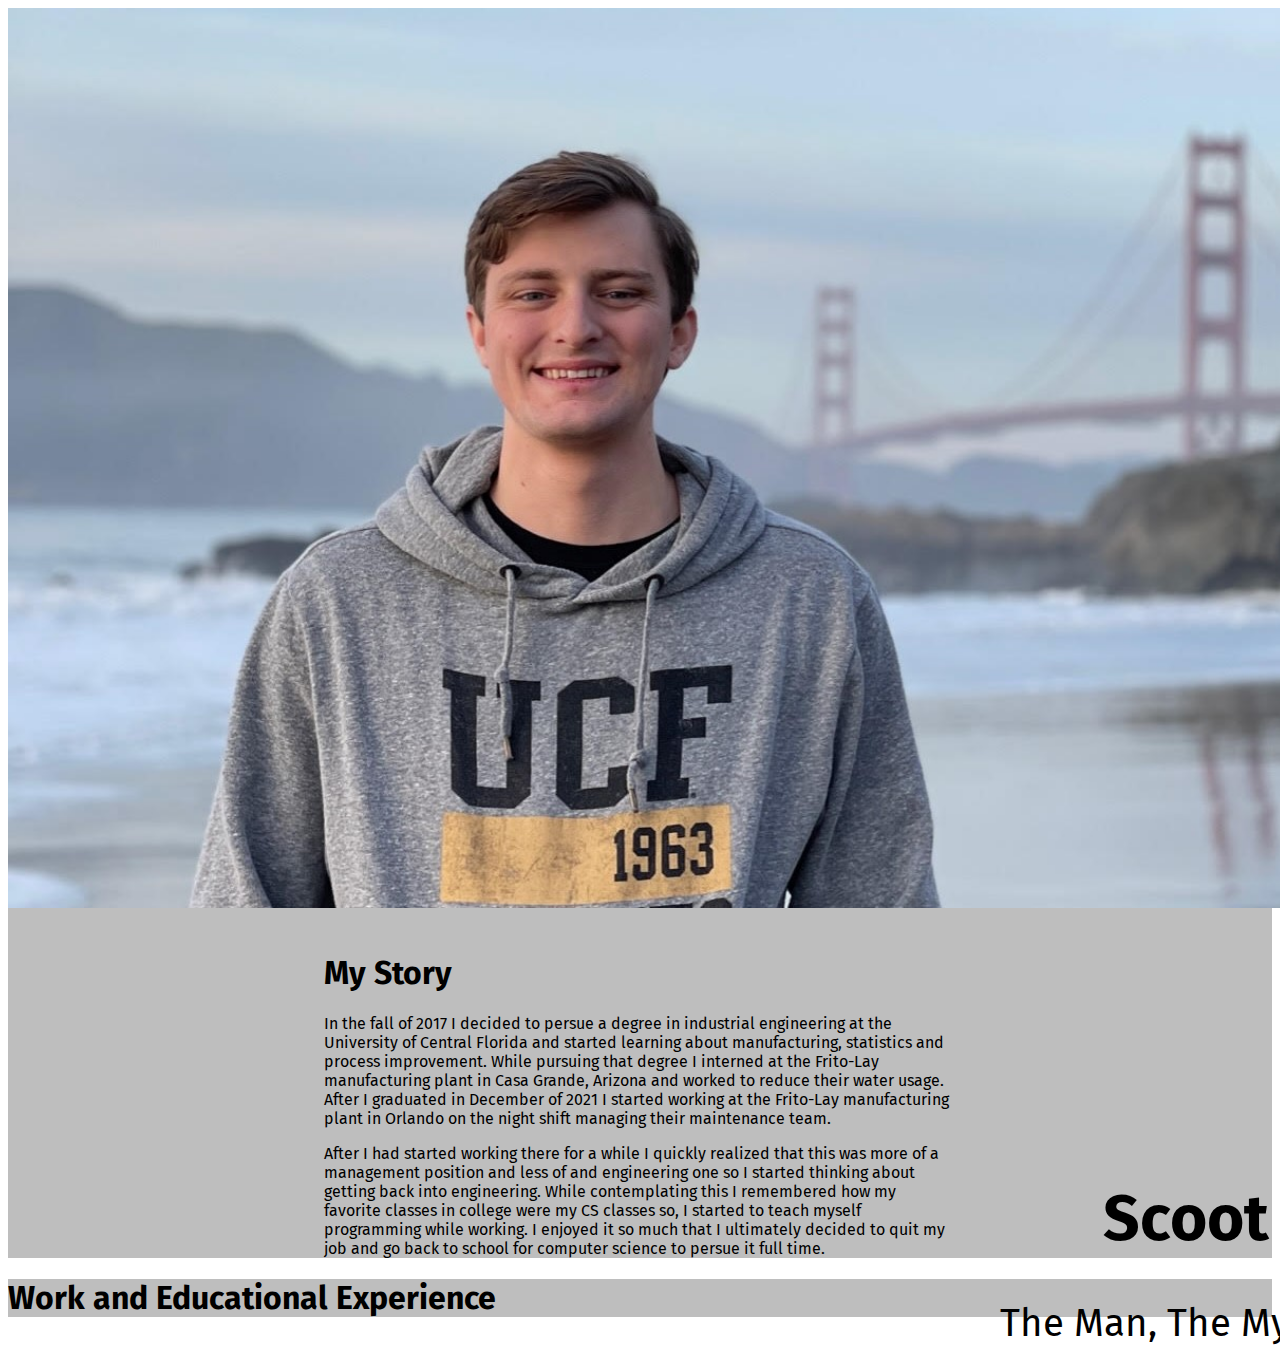
==== home2.html @ df3229c5 "Add files via upload" ====
<!DOCTYPE html>

<html lang="en">
    <head>
        <meta charset="utf-8">
        <meta name="viewport" content="initial-scale=1, width=device-width">
        
        <link href="styles.css" rel="stylesheet">
        <link rel="preconnect" href="https://fonts.googleapis.com">
        <link rel="preconnect" href="https://fonts.gstatic.com" crossorigin>
        <link href="https://fonts.googleapis.com/css2?family=Fira+Sans:ital,wght@1,500&display=swap" rel="stylesheet">
        <link href="https://cdn.jsdelivr.net/npm/bootstrap@5.2.2/dist/css/bootstrap.min.css" rel="stylesheet" integrity="sha384-Zenh87qX5JnK2Jl0vWa8Ck2rdkQ2Bzep5IDxbcnCeuOxjzrPF/et3URy9Bv1WTRi" crossorigin="anonymous">
        <script src="https://cdn.jsdelivr.net/npm/bootstrap@5.2.2/dist/js/bootstrap.bundle.min.js" integrity="sha384-OERcA2EqjJCMA+/3y+gxIOqMEjwtxJY7qPCqsdltbNJuaOe923+mo//f6V8Qbsw3" crossorigin="anonymous"></script>

        <title>Scott's Site</title>
    </head>

    <body>
        <div class="container-fluid">
            <div class="row">
                <div class="card" style="height : 100vh; width  : 100%; padding-left: 0px; padding-right: 0px;">
                    <img src="Pic_of_me_SF.jpg" class="card-img" alt="Me" style="height : 100%; width  : auto;">
                    <div class="card-img-overlay" style="left: 50%; top: 25%; font-family: 'Fira Sans', sans-serif; font-size: xxx-large">
                        <h1 class="card-title" style="font-size: 5vw">Scoot Spicy</h1>
                        <p class="card-text" style="font-size: 3vw">The Man, The Myth, The Legend</p>  
                    </div>  
                </div>
            </div>
            <div class="row">
                <!--about me / story-->
                <div class="card text-center" style="padding-top: 25px; padding-left: 25%; padding-right: 25%; font-family: 'Fira Sans', sans-serif; background-color: rgb(190,190,190);">
                    <h1 class="card-title">My Story</h1>
                    <p class="card-body">
                        In the fall of 2017 I decided to persue a degree in industrial engineering at the University of Central Florida
                        and started learning about manufacturing, statistics and process improvement. 
                        While pursuing that degree 
                        I interned at the Frito-Lay manufacturing plant in Casa Grande, Arizona and worked to reduce their water usage.
                        After I graduated in December of 2021 I started working at the Frito-Lay manufacturing plant in 
                        Orlando on the night shift managing their maintenance team.
                    </p>
                    <p class="card-body">
                        After I had started working there for a while I quickly realized that this was more of a management position 
                        and less of and engineering one so I started thinking about getting back into engineering. 
                        While contemplating this I remembered how my favorite classes in college were my CS classes so, 
                        I started to teach myself programming while working. I enjoyed it so much that I ultimately decided to 
                        quit my job and go back to school for computer science to persue it full time. 
                    </p>
                </div>
            </div>
            <div class="row">
                <div class="card text-center" style="font-family: 'Fira Sans', sans-serif; background-color: rgb(190,190,190);">
                    <h1 class="card-title">Work and Educational Experience</h1>
                </div>
            </div>
        </div>
        

        
        </div>

        <div>
            <!--work and school (maybe split up)-->
        </div>

        <div>
            <!--skills and projects-->
        </div>

    </body>
---- styles.css ----
.resume {
    position: relative;
    margin: auto;
    text-align: center;
    padding: 50px;
}

.title {
    position: relative;
    margin: auto;
    text-align: center;
    padding-top: 10px;
    font-family: 'Courier New', monospace;
    text-decoration: underline;
}

.title_2 {
    position: relative;
    margin: auto;
    text-align: left;
    padding-top: 5px;
    padding-left: 15%;
    padding-right: 15%;
    font-family: 'Courier New', monospace;
}

.text_xp {
    font-family: 'Courier New', monospace;
    padding-top: 5px;
    padding-left: 15%;
    padding-right: 15%;
}

.story {
    font-family: 'Courier New', monospace;
    text-align: left;
    position: relative;
    padding-right: 3px
}

.grid-container {
    display: grid;
    column-gap: 5px;
    row-gap: 5px;
}

.center {
    margin-left: auto;
    margin-right: auto;
}

.bg {
    
    position: fixed; 
    top: -50%; 
    left: -50%; 
    width: 200%; 
    height: 200%;
    z-index: 0;
}

.bg img {
    position: absolute; 
    top: 0; 
    left: 0; 
    right: 0; 
    bottom: 0; 
    margin: auto; 
    min-width: 50%;
    min-height: 50%;
}

.card-img-overlay{
    position: relative;
    z-index: 1;
    text-align: center;
}
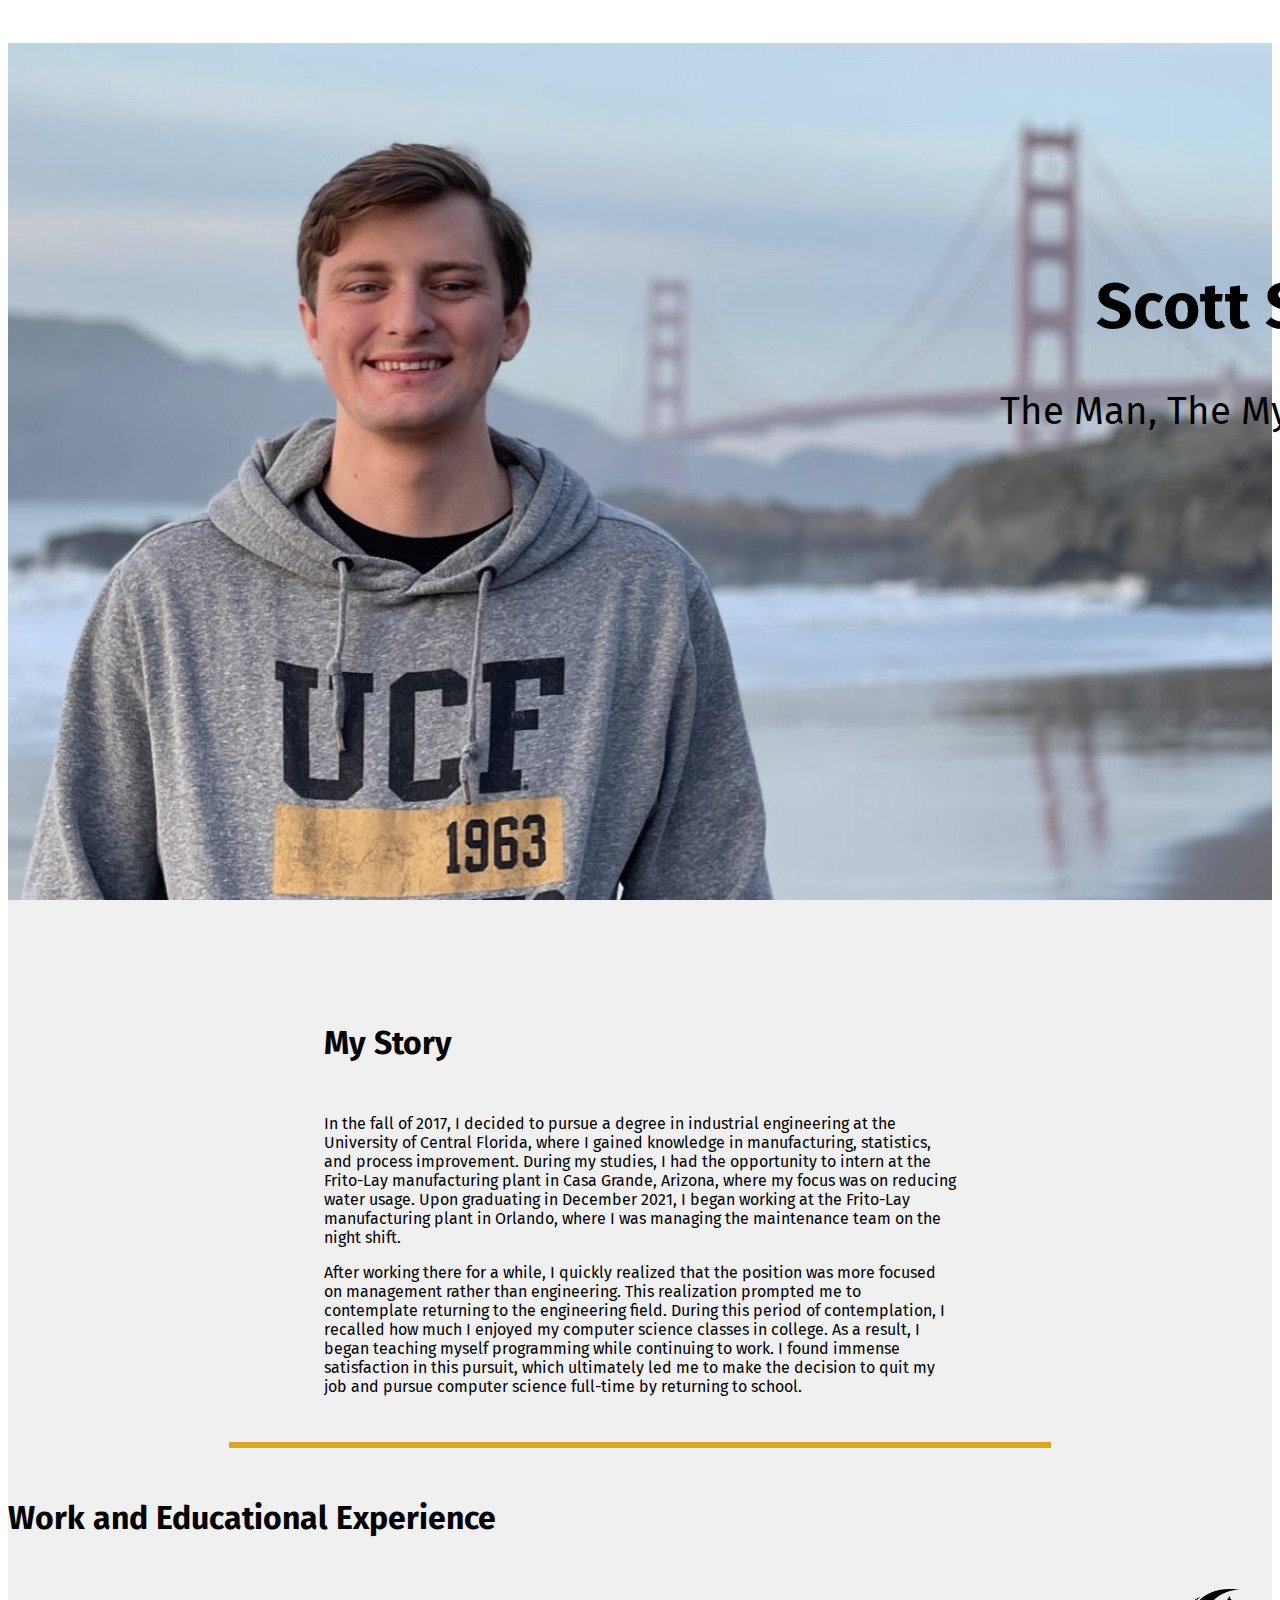
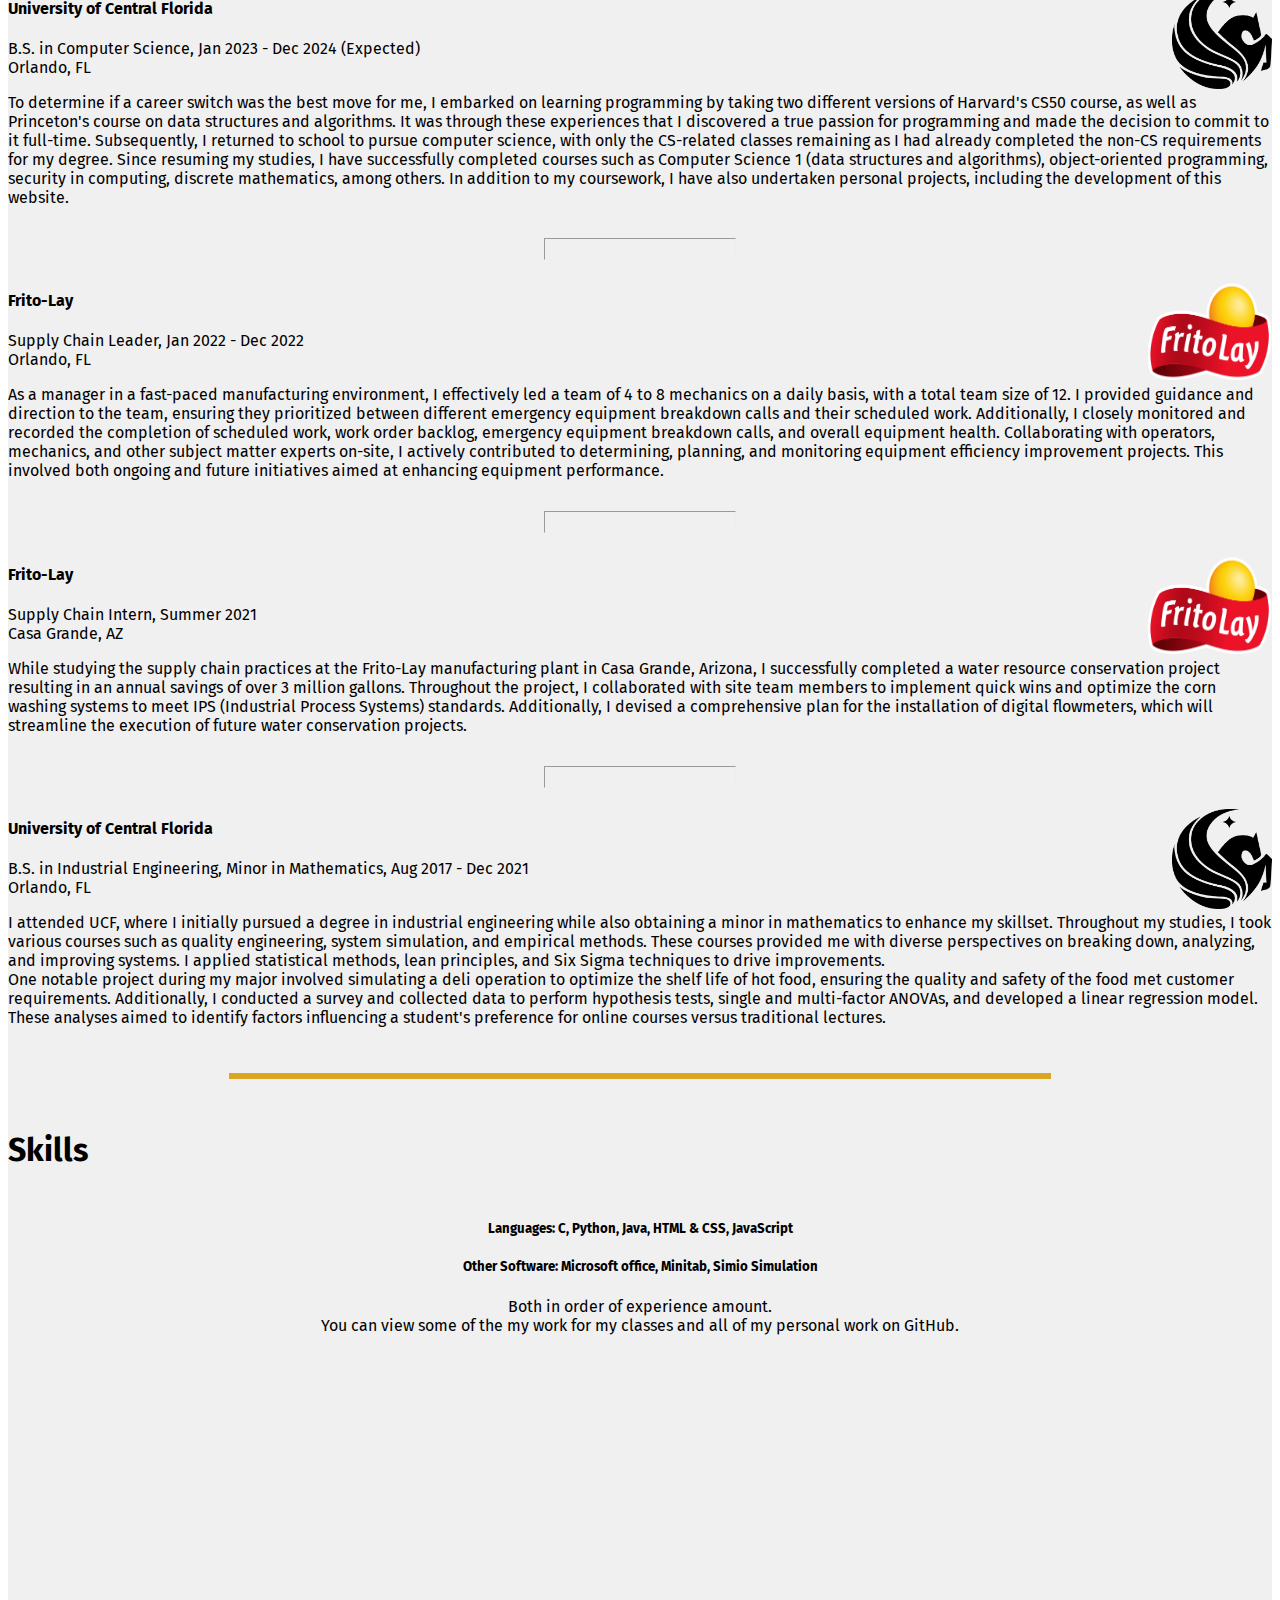
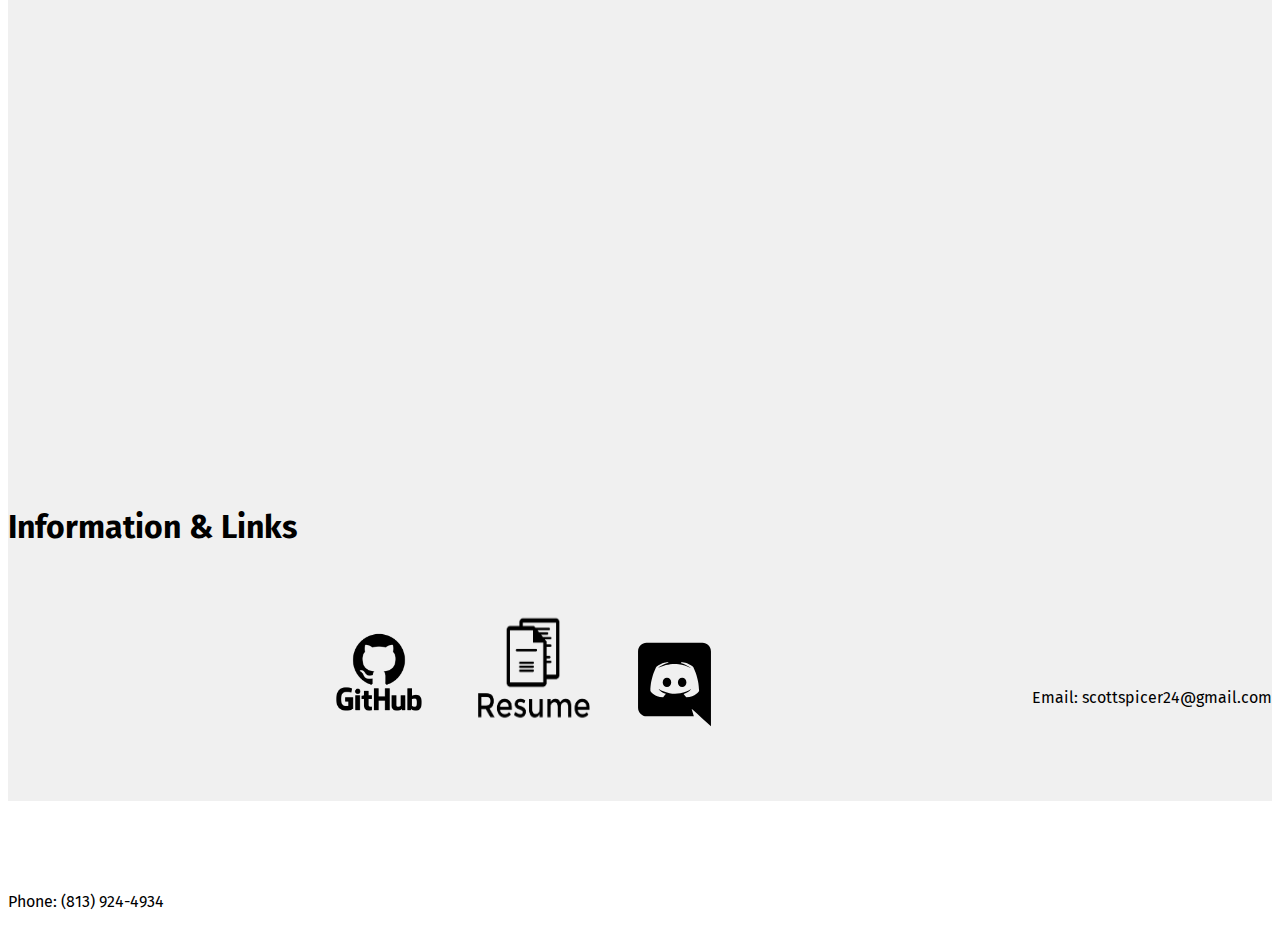
==== commit 2b8b9a8a: "Update home2.html" ====
--- a/home2.html
+++ b/home2.html
@@ -12,58 +12,208 @@
         <link href="https://cdn.jsdelivr.net/npm/bootstrap@5.2.2/dist/css/bootstrap.min.css" rel="stylesheet" integrity="sha384-Zenh87qX5JnK2Jl0vWa8Ck2rdkQ2Bzep5IDxbcnCeuOxjzrPF/et3URy9Bv1WTRi" crossorigin="anonymous">
         <script src="https://cdn.jsdelivr.net/npm/bootstrap@5.2.2/dist/js/bootstrap.bundle.min.js" integrity="sha384-OERcA2EqjJCMA+/3y+gxIOqMEjwtxJY7qPCqsdltbNJuaOe923+mo//f6V8Qbsw3" crossorigin="anonymous"></script>
 
+        <style>
+            .header{
+                background:url("Pic_of_me_SF.jpg") no-repeat top center fixed;
+                background-size: cover;
+                height: 100vh;
+                width: 100%;
+                margin: 0;
+                padding-left: 0px;
+                padding-right:0px;
+                color: black;
+                text-align: center;
+                font-size: 50px;
+            }
+            .standard{
+                font-family: 'Fira Sans', sans-serif;
+                background-color: rgb(240,240,240);
+            }
+            .section-line-break{
+                width: 65%;
+                background-color: goldenrod;
+                margin: auto;
+                height: 6px;
+                border: none;
+            }
+            .timeline-break{
+                width: 15%;
+                margin: auto;
+                padding-top: 10px;
+                padding-bottom: 10px;
+            }
+            .scrolled-pic{
+                background:url("skyline.jpg") no-repeat top center fixed;
+                background-size: cover;
+                height: 65vh;
+                width: 100%;
+                margin: 0;
+                padding-left: 0px;
+                padding-right: 0px;
+                padding-bottom: 100px;
+                color: black;
+                text-align: center;
+                font-size: 50px;
+            }
+        </style>
         <title>Scott's Site</title>
     </head>
 
     <body>
-        <div class="container-fluid">
-            <div class="row">
-                <div class="card" style="height : 100vh; width  : 100%; padding-left: 0px; padding-right: 0px;">
-                    <img src="Pic_of_me_SF.jpg" class="card-img" alt="Me" style="height : 100%; width  : auto;">
-                    <div class="card-img-overlay" style="left: 50%; top: 25%; font-family: 'Fira Sans', sans-serif; font-size: xxx-large">
-                        <h1 class="card-title" style="font-size: 5vw">Scoot Spicy</h1>
-                        <p class="card-text" style="font-size: 3vw">The Man, The Myth, The Legend</p>  
+        <div class="container-fluid standard">
+            <div class="row">
+                <div class="card" style="padding-left: 0px; padding-right:0px;">
+                    <div class="header">
+                        <div class="card-img-overlay" style="left: 50%; top: 25%; font-size: xxx-large">
+                            <h1 class="card-title" style="font-size: 5vw">Scott Spicer</h1>
+                            <p class="card-text" style="font-size: 3vw">The Man, The Myth, The Legend</p>  
+                        </div>
                     </div>  
                 </div>
             </div>
             <div class="row">
                 <!--about me / story-->
-                <div class="card text-center" style="padding-top: 25px; padding-left: 25%; padding-right: 25%; font-family: 'Fira Sans', sans-serif; background-color: rgb(190,190,190);">
-                    <h1 class="card-title">My Story</h1>
+                <div class="text-center" style="padding-top: 30px; padding-bottom: 30px; padding-left: 25%; padding-right: 25%;">
+                    <h1 class="card-title" style="padding-top: 30px; padding-bottom: 30px;">My Story</h1>
                     <p class="card-body">
-                        In the fall of 2017 I decided to persue a degree in industrial engineering at the University of Central Florida
-                        and started learning about manufacturing, statistics and process improvement. 
-                        While pursuing that degree 
-                        I interned at the Frito-Lay manufacturing plant in Casa Grande, Arizona and worked to reduce their water usage.
-                        After I graduated in December of 2021 I started working at the Frito-Lay manufacturing plant in 
-                        Orlando on the night shift managing their maintenance team.
+                        In the fall of 2017, I decided to pursue a degree in industrial engineering at the University of Central Florida, 
+                        where I gained knowledge in manufacturing, statistics, and process improvement. During my studies, I had the opportunity to 
+                        intern at the Frito-Lay manufacturing plant in Casa Grande, Arizona, where my focus was on reducing water usage. 
+                        Upon graduating in December 2021, I began working at the Frito-Lay manufacturing plant in Orlando, 
+                        where I was managing the maintenance team on the night shift.
                     </p>
                     <p class="card-body">
-                        After I had started working there for a while I quickly realized that this was more of a management position 
-                        and less of and engineering one so I started thinking about getting back into engineering. 
-                        While contemplating this I remembered how my favorite classes in college were my CS classes so, 
-                        I started to teach myself programming while working. I enjoyed it so much that I ultimately decided to 
-                        quit my job and go back to school for computer science to persue it full time. 
+                        After working there for a while, I quickly realized that the position was more focused on management rather than engineering. 
+                        This realization prompted me to contemplate returning to the engineering field. During this period of contemplation, 
+                        I recalled how much I enjoyed my computer science classes in college. As a result, I began teaching myself 
+                        programming while continuing to work. I found immense satisfaction in this pursuit, which ultimately led me to make 
+                        the decision to quit my job and pursue computer science full-time by returning to school. 
                     </p>
                 </div>
             </div>
-            <div class="row">
-                <div class="card text-center" style="font-family: 'Fira Sans', sans-serif; background-color: rgb(190,190,190);">
-                    <h1 class="card-title">Work and Educational Experience</h1>
-                </div>
+            <hr class="section-line-break">
+            <div class="row">
+                <div class="text-center standard">
+                    <h1 class="card-title" style="padding-top: 30px; padding-bottom: 30px;">Work and Educational Experience</h1>
+                </div>
+                <div class="row">
+                    <div class="col-4">
+                        <img src="UCF_logo.png" style="height: 100px; width: 100px; float: right; padding-right: 0;">
+                    </div>
+                    <div class="col-6">
+                        <h4 style="padding-top: 10px;">University of Central Florida</h4>
+                        <p>B.S. in Computer Science, Jan 2023 - Dec 2024 (Expected)<br>Orlando, FL</p>
+                        <p style="padding-bottom: 15px;">
+                            To determine if a career switch was the best move for me, I embarked on learning programming by taking 
+                            two different versions of Harvard's CS50 course, as well as Princeton's course on data structures 
+                            and algorithms. It was through these experiences that I discovered a true passion for programming and 
+                            made the decision to commit to it full-time. Subsequently, I returned to school to pursue computer science, 
+                            with only the CS-related classes remaining as I had already completed the non-CS requirements for my degree. 
+                            Since resuming my studies, I have successfully completed courses such as Computer Science 1 
+                            (data structures and algorithms), object-oriented programming, security in computing, discrete mathematics, 
+                            among others. In addition to my coursework, I have also undertaken personal projects, 
+                            including the development of this website.
+                        </p>
+                    </div>
+                    <div class="col"></div>
+                </div>
+                <hr class="timeline-break">
+                <div class="row">
+                    <div class="col-4">
+                        <img src="frito_lay_logo.png" style="height: 100px; width: 125px; float: right; padding-right: 0;">
+                    </div>
+                    <div class="col-6">
+                        <h4 style="padding-top: 10px;">Frito-Lay</h4>
+                        <p>Supply Chain Leader, Jan 2022 - Dec 2022<br>Orlando, FL</p>
+                        <p style="padding-bottom: 15px;">
+                            As a manager in a fast-paced manufacturing environment, I effectively led a team of 4 to 8 mechanics on a daily basis, 
+                            with a total team size of 12. I provided guidance and direction to the team, ensuring they prioritized between 
+                            different emergency equipment breakdown calls and their scheduled work. Additionally, I closely monitored and 
+                            recorded the completion of scheduled work, work order backlog, emergency equipment breakdown calls, and 
+                            overall equipment health. Collaborating with operators, mechanics, and other subject matter experts on-site, 
+                            I actively contributed to determining, planning, and monitoring equipment efficiency improvement projects. 
+                            This involved both ongoing and future initiatives aimed at enhancing equipment performance.
+                        </p>
+                    </div>
+                    <div class="col"></div>
+                </div>
+                <hr class="timeline-break">
+                <div class="row">
+                    <div class="col-4">
+                        <img src="frito_lay_logo.png" style="height: 100px; width: 125px; float: right; padding-right: 0;">
+                    </div>
+                    <div class="col-6">
+                        <h4 style="padding-top: 10px;">Frito-Lay</h4>
+                        <p>Supply Chain Intern, Summer 2021<br>Casa Grande, AZ</p>
+                        <p style="padding-bottom: 15px;">
+                            While studying the supply chain practices at the Frito-Lay manufacturing plant in Casa Grande, Arizona, 
+                            I successfully completed a water resource conservation project resulting in an annual savings of over 3 million gallons. 
+                            Throughout the project, I collaborated with site team members to implement quick wins and optimize the corn washing systems 
+                            to meet IPS (Industrial Process Systems) standards. Additionally, I devised a comprehensive plan 
+                            for the installation of digital flowmeters, which will streamline the execution of future water conservation projects.
+                        </p>
+                    </div>
+                    <div class="col"></div>
+                </div>
+                <hr class="timeline-break">
+                <div class="row">
+                    <div class="col-4">
+                        <img src="UCF_logo.png" style="height: 100px; width: 100px; float: right; padding-right: 0;">
+                    </div>
+                    <div class="col-6">
+                        <h4 style="padding-top: 10px;">University of Central Florida</h4>
+                        <p>B.S. in Industrial Engineering, Minor in Mathematics, Aug 2017 - Dec 2021<br>Orlando, FL</p>
+                        <p style="padding-bottom: 30px;">
+                            I attended UCF, where I initially pursued a degree in industrial engineering while also 
+                            obtaining a minor in mathematics to enhance my skillset. Throughout my studies, 
+                            I took various courses such as quality engineering, system simulation, and empirical methods. 
+                            These courses provided me with diverse perspectives on breaking down, analyzing, and improving systems. 
+                            I applied statistical methods, lean principles, and Six Sigma techniques to drive improvements.
+                            <br>One notable project during my major involved simulating a deli operation to optimize the shelf 
+                            life of hot food, ensuring the quality and safety of the food met customer requirements. Additionally, 
+                            I conducted a survey and collected data to perform hypothesis tests, single and multi-factor ANOVAs, 
+                            and developed a linear regression model. These analyses aimed to identify factors influencing a 
+                            student's preference for online courses versus traditional lectures.
+                        </p>
+                    </div>
+                    <div class="col"></div>
+                </div>
+            </div>
+
+            <hr class="section-line-break">
+
+            <div class="row">
+                <div class="text-center standard">
+                    <h1 class="card-title" style="padding-top: 30px; padding-bottom: 30px;">Skills</h1>
+                </div>
+                <div class="col"></div>
+                <div class="col-7" style="text-align: center;">
+                    <h5>Languages: C, Python, Java, HTML & CSS, JavaScript</h5>
+                    <h5>Other Software: Microsoft office, Minitab, Simio Simulation</h5>
+                    <p style="padding-bottom: 20px;">Both in order of experience amount. <br>You can view some of the my work for my classes and all of my personal work on GitHub.</p>
+                </div>
+                <div class="col"></div>
+            </div>
+
+            <div class="row">
+                <div class="scrolled-pic"></div>
+            </div> 
+
+            <div class="row">
+                <div class="text-center standard">
+                    <h1 class="card-title" style="padding-top: 30px; padding-bottom: 30px;">Information & Links</h1>
+                </div>
+                <div class="col">
+                    <p style="float: right; padding-top: 75px;">Email: scottspicer24@gmail.com</p>
+                </div>
+                <div class="col-4" style="text-align: center; padding-bottom: 50px;">
+                    <a href="https://github.com/ScottSpicer24" style="margin: auto;"><img src="GitHub-Logo.svg" alt="GitHub" width="150px" height="150px"></a>
+                    <a href="resume_website.pdf" download="Resume_Scott_Spicer"><img src="Resume-logo.png" alt="Resume" width="150px" height="150px"></a>
+                    <a href="https://discordapp.com/users/1067085628686221382"><img src="Discord_Logo.svg" alt="Discord" width="125px" height="125px"></a>
+                </div>
+                <div class="col">
+                    <p style="float: left; padding-top: 75px;">Phone: (813) 924-4934</p>
+                </div>               
             </div>
         </div>
-        
-
-        
-        </div>
-
-        <div>
-            <!--work and school (maybe split up)-->
-        </div>
-
-        <div>
-            <!--skills and projects-->
-        </div>
-
-    </body>+    </body>
